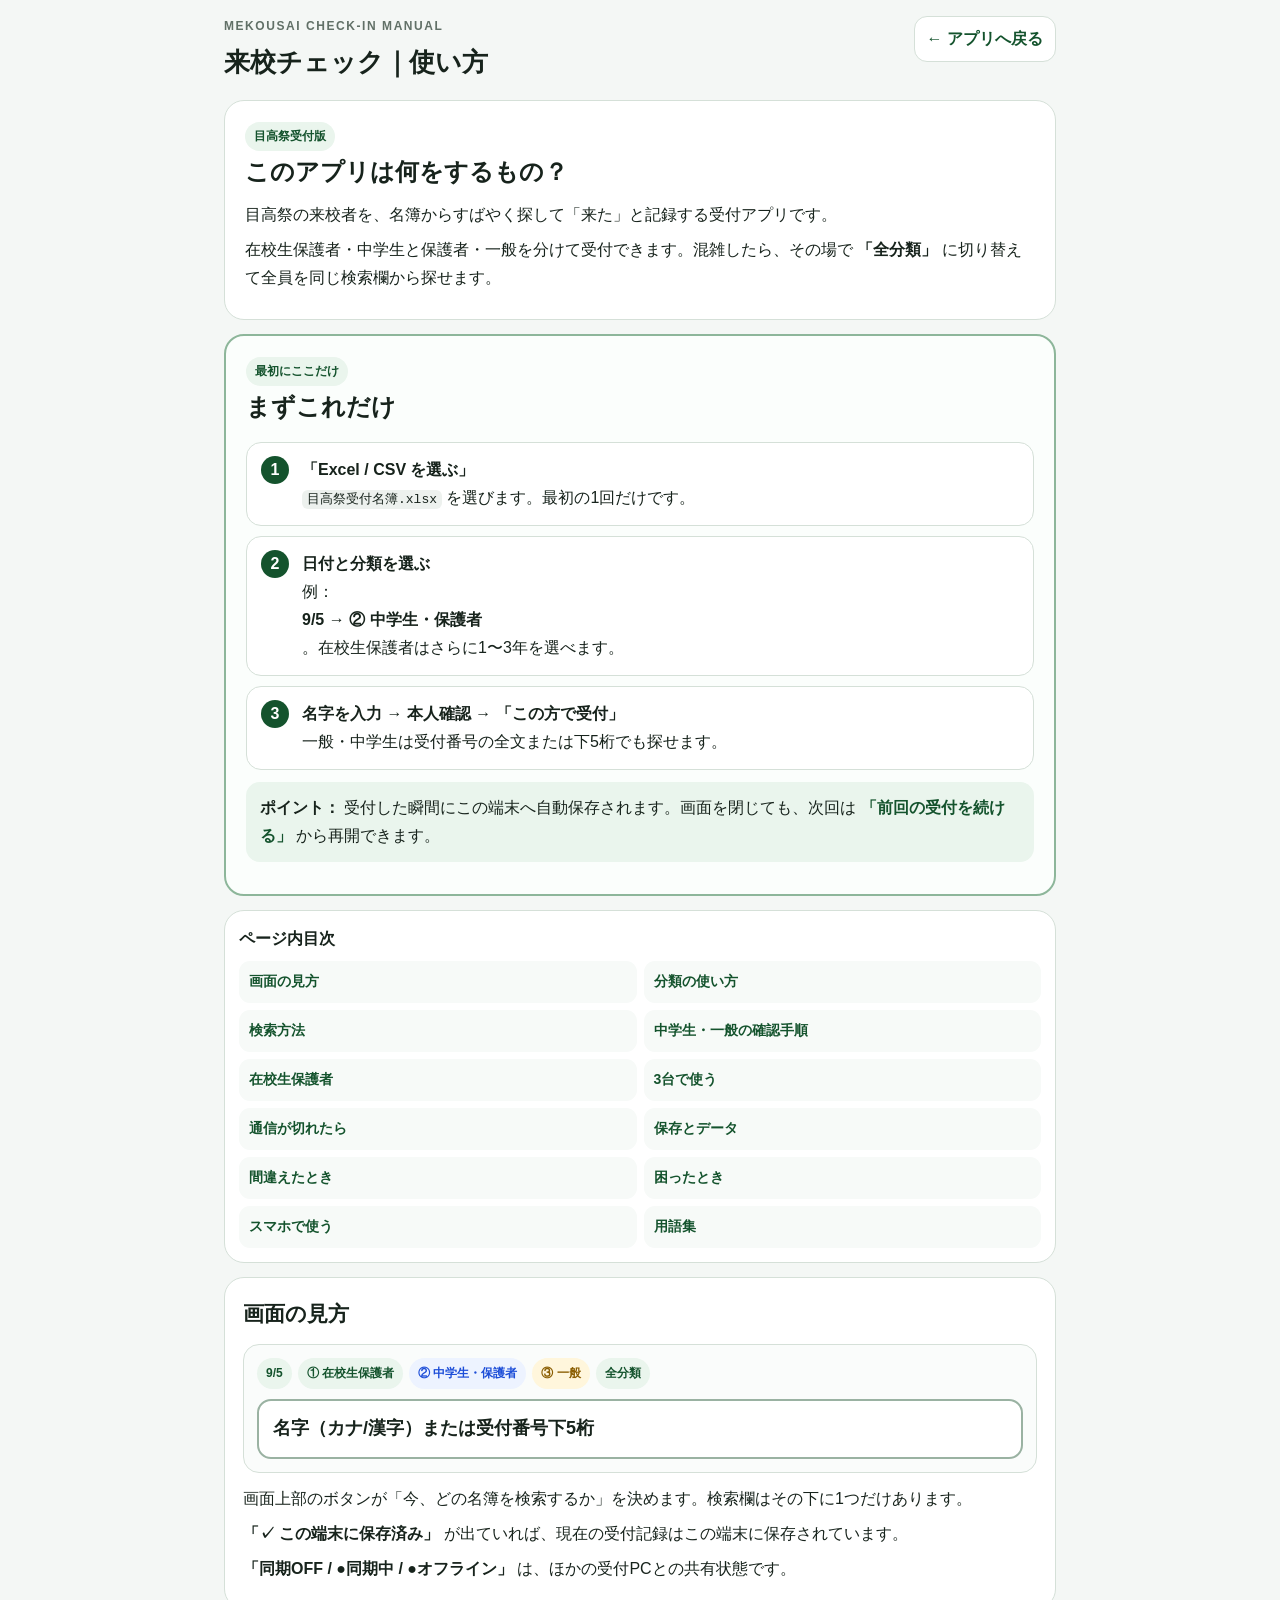
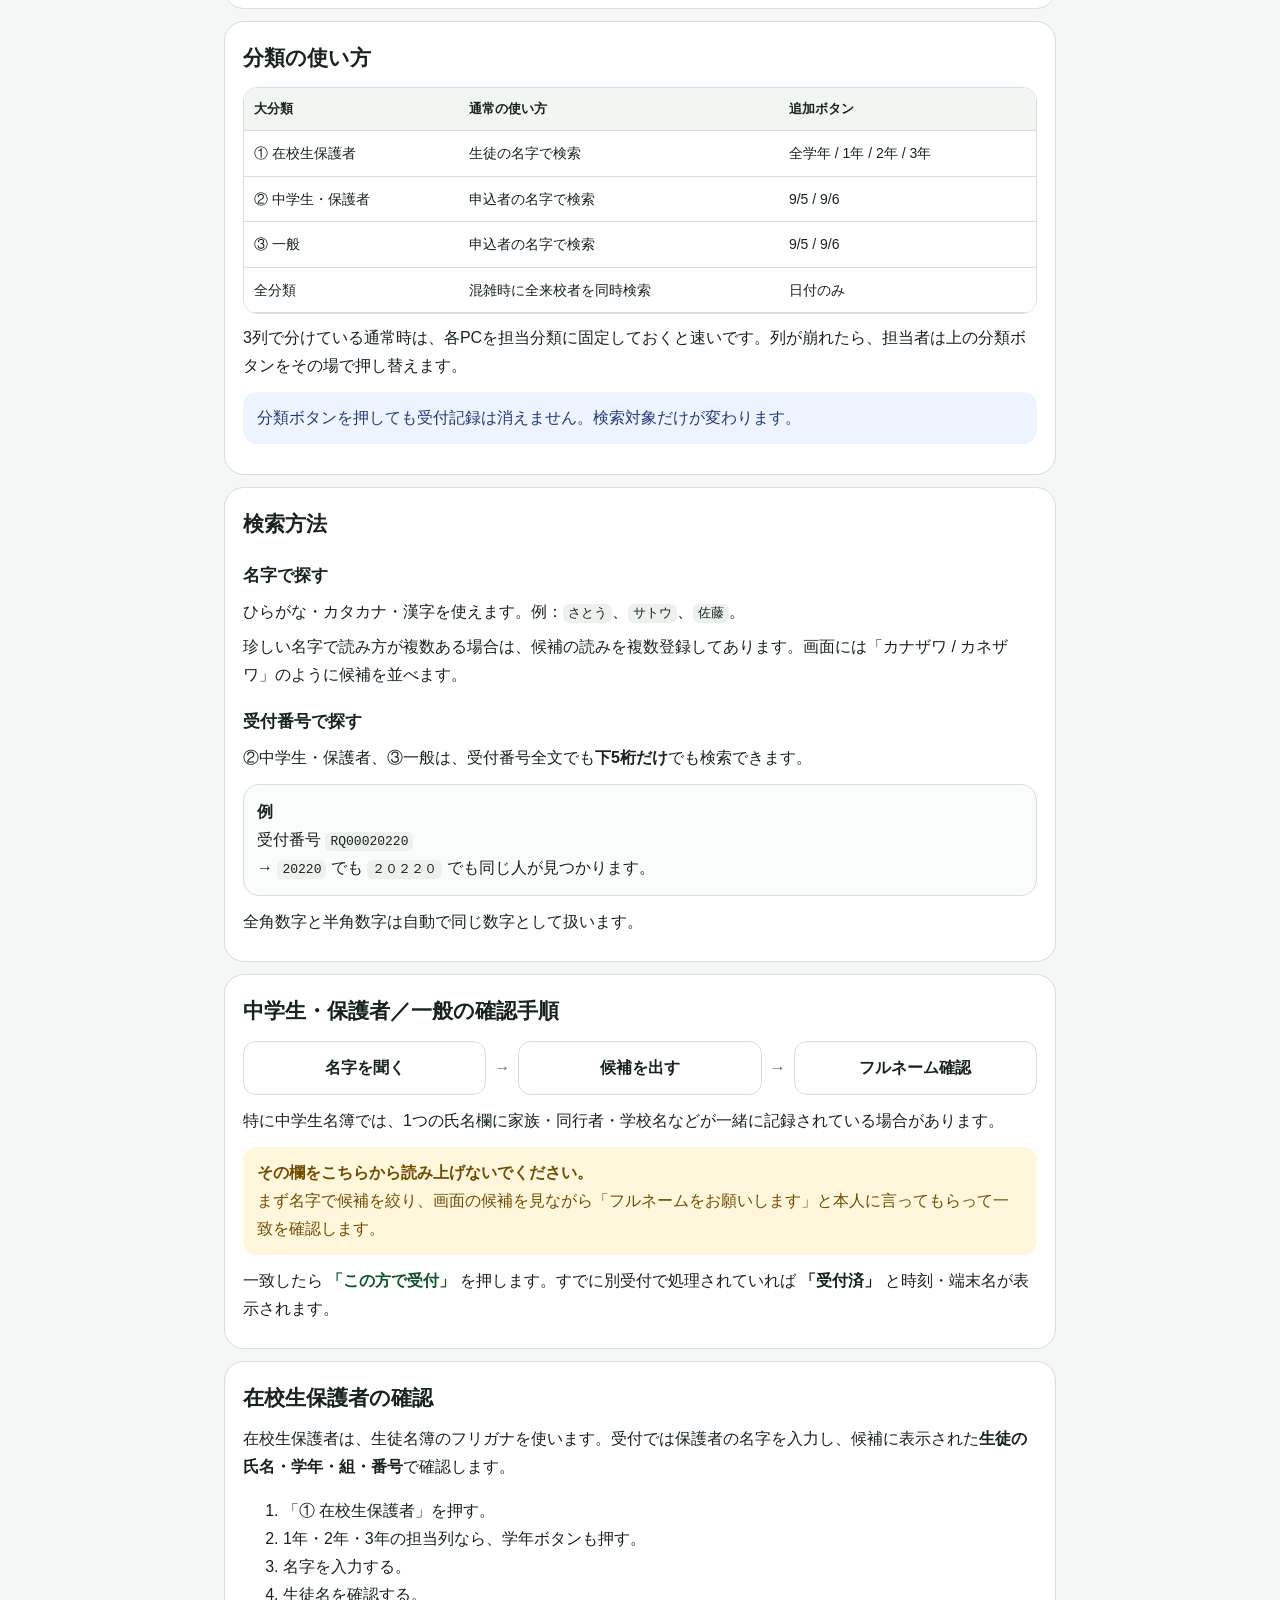
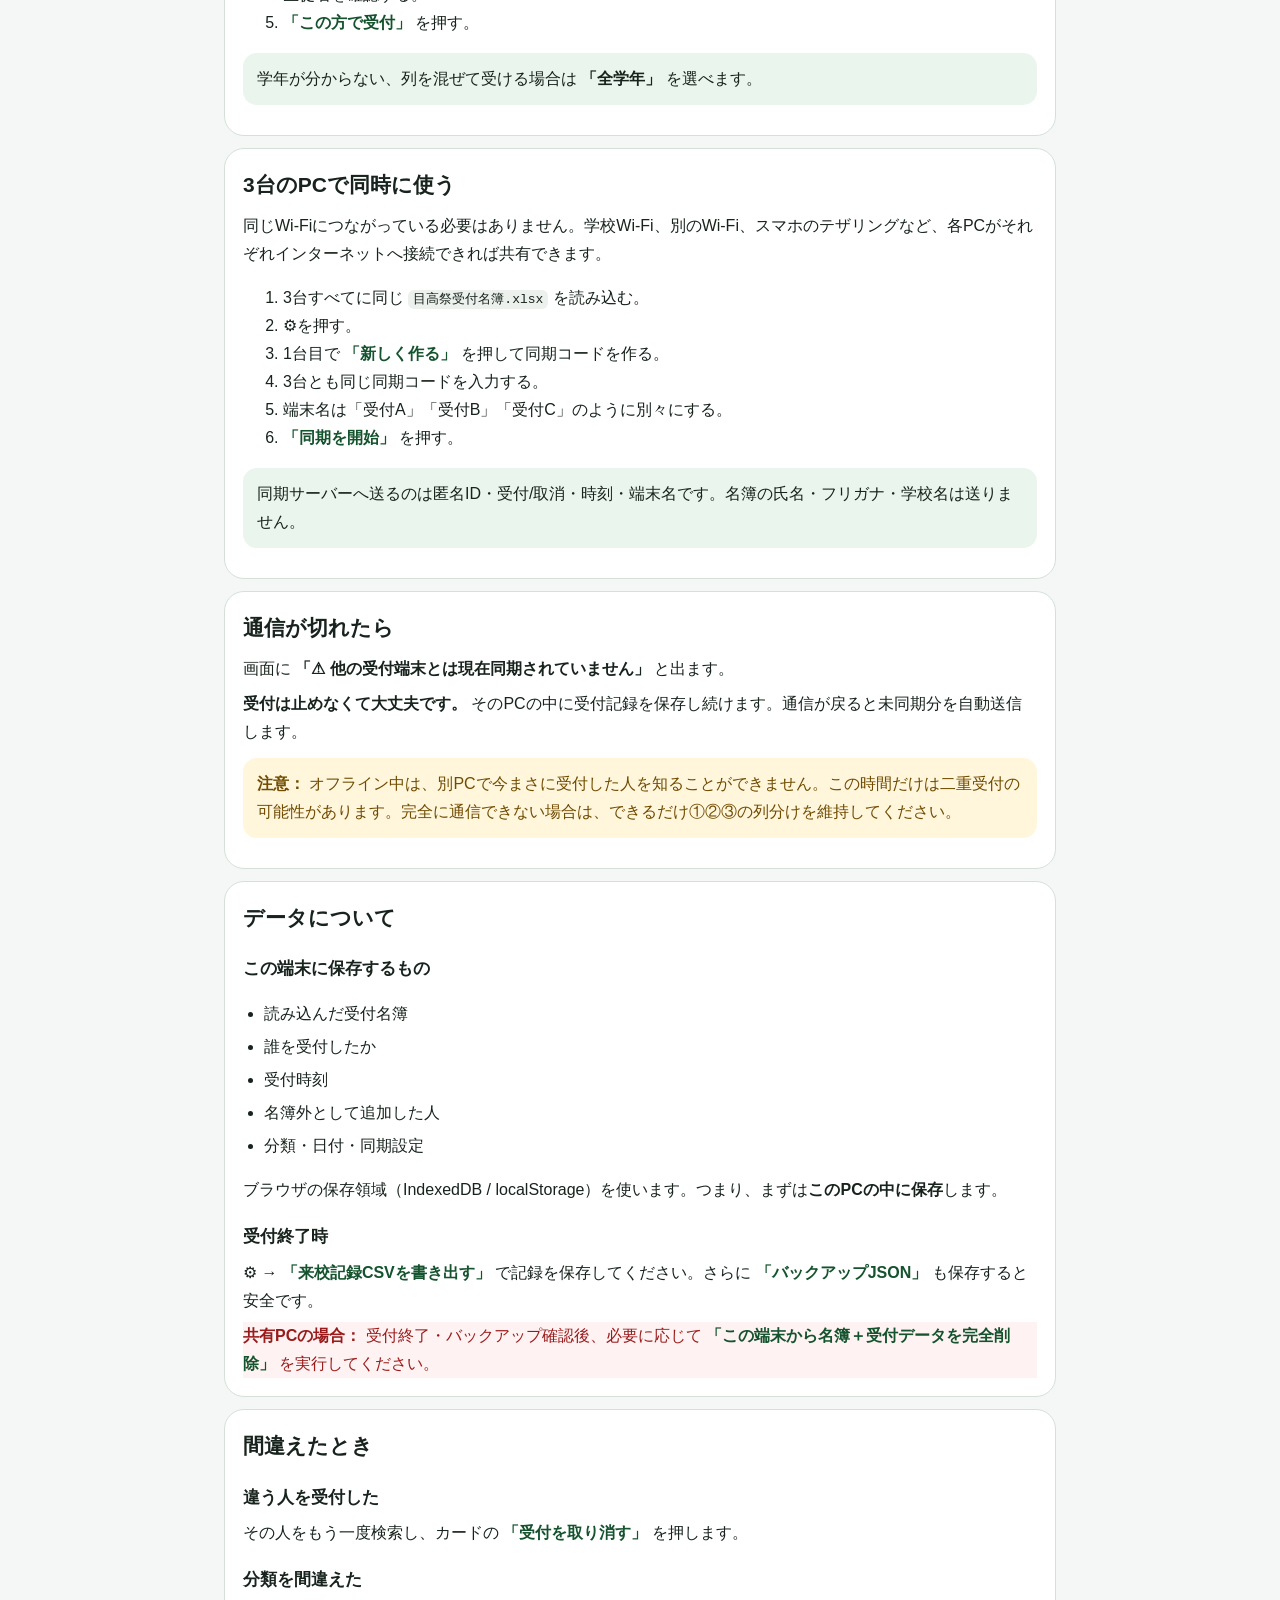
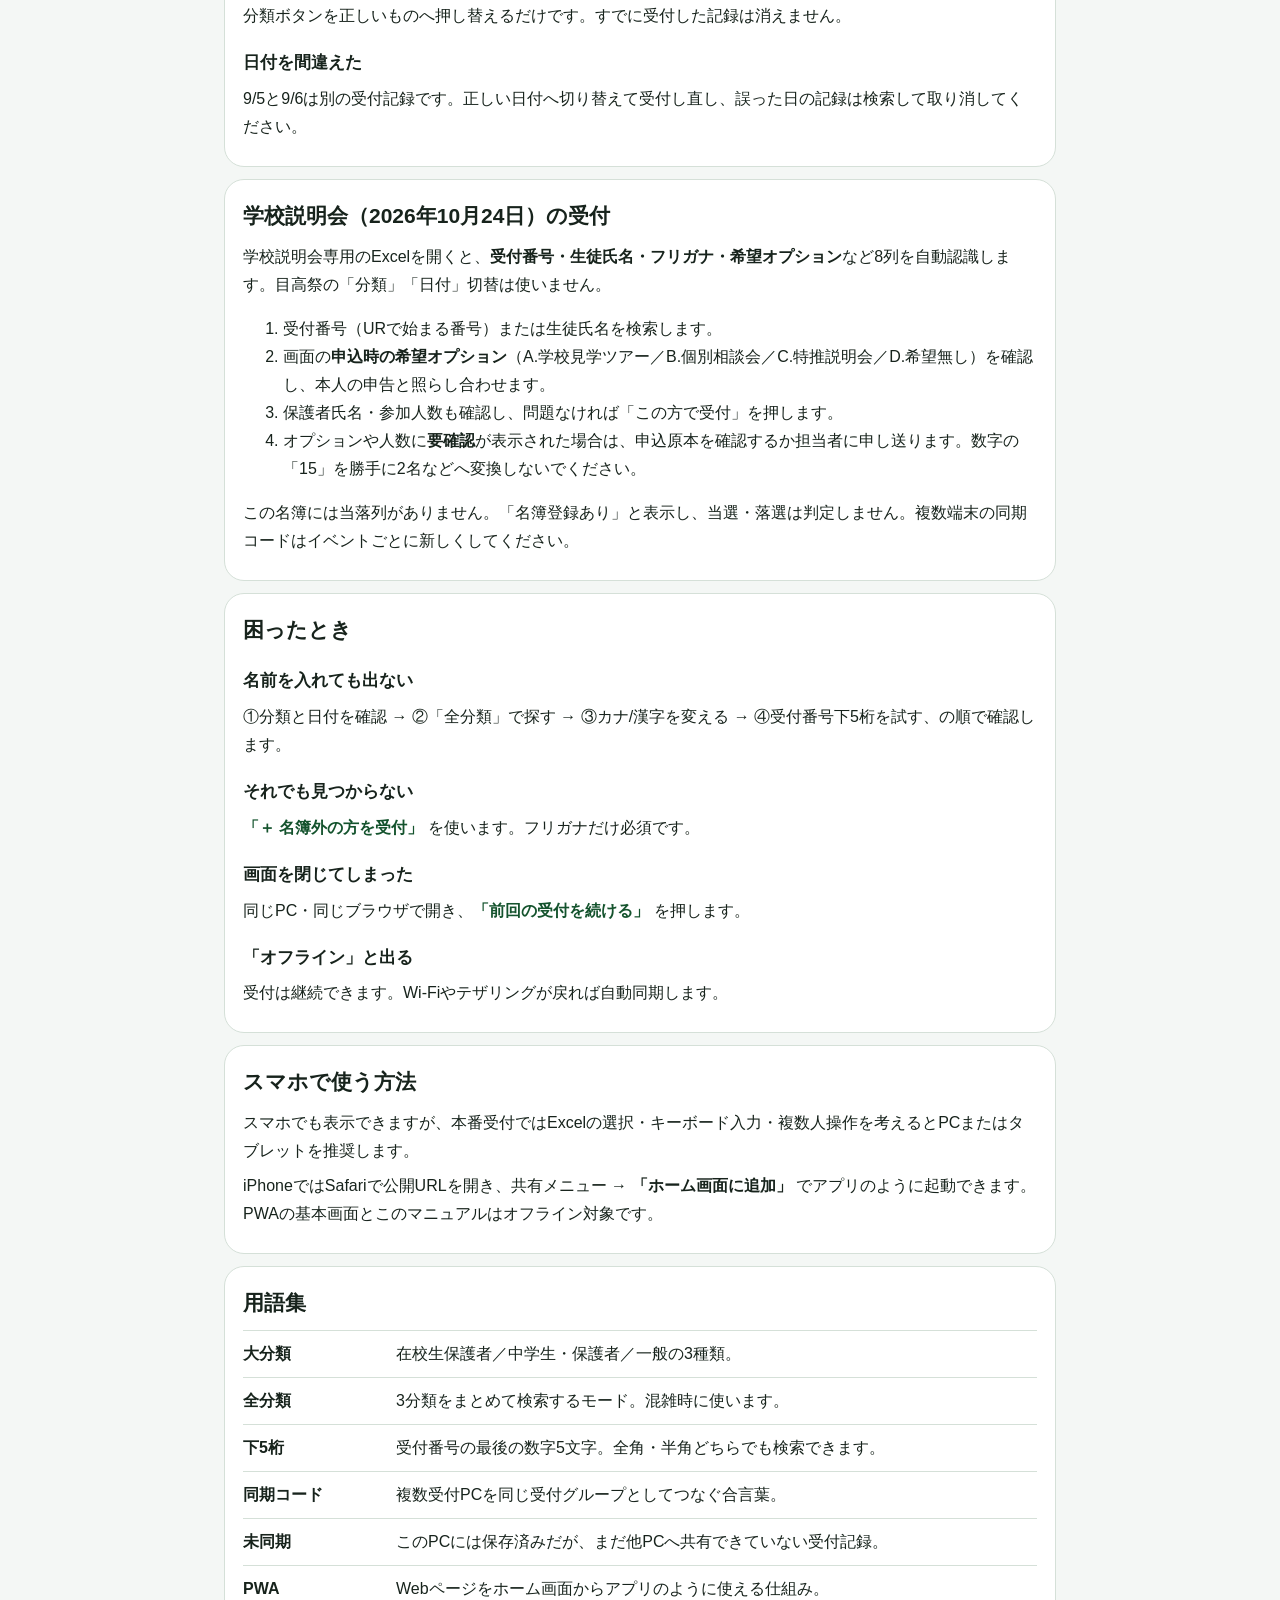
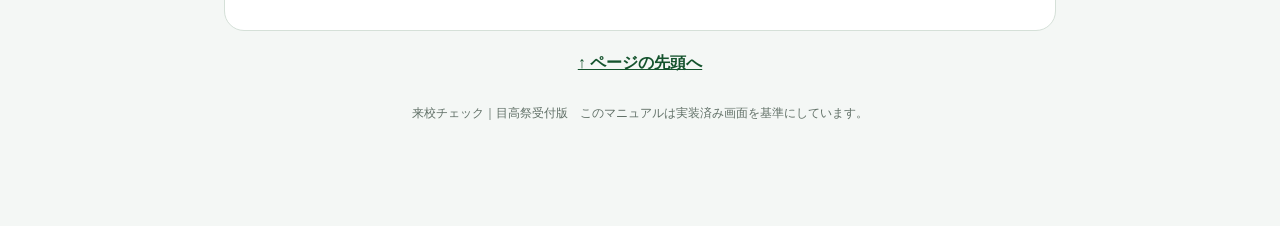
==== manual.html @ af1b11db "Document the actual school session roster auto-preset and reception steps" ====
<!doctype html>
<html lang="ja">
<head>
<meta charset="utf-8">
<meta name="viewport" content="width=device-width, initial-scale=1, viewport-fit=cover">
<meta name="theme-color" content="#14532d">
<title>来校チェック｜受付の使い方</title>
<style>
:root{--bg:#f4f7f5;--card:#fff;--text:#17231c;--muted:#617067;--line:#d5e0d8;--green:#14532d;--soft:#eaf5ed;--blue:#1d4ed8;--blueSoft:#edf3ff;--amber:#8a5d00;--amberSoft:#fff6dc;--red:#991b1b;--redSoft:#fef2f2;font-family:-apple-system,BlinkMacSystemFont,"Segoe UI","Hiragino Sans","Yu Gothic UI",Meiryo,sans-serif;color:var(--text)}
*{box-sizing:border-box}html{scroll-behavior:smooth}body{margin:0;background:var(--bg);line-height:1.75}.wrap{max-width:860px;margin:auto;padding:max(16px,env(safe-area-inset-top)) 14px max(90px,env(safe-area-inset-bottom))}.top{display:flex;justify-content:space-between;gap:12px;align-items:flex-start}.top h1{margin:0;font-size:26px}.eyebrow{margin:0 0 3px;color:var(--muted);font-size:12px;font-weight:800;letter-spacing:.13em}.back{display:inline-flex;min-height:44px;align-items:center;padding:8px 12px;border:1px solid var(--line);border-radius:13px;background:#fff;color:var(--green);text-decoration:none;font-weight:800;white-space:nowrap}.hero,.card,.toc{background:var(--card);border:1px solid var(--line);border-radius:20px}.hero{padding:20px;margin:14px 0}.hero h2,.card h2{margin:0 0 8px}.hero p,.card p{margin:7px 0}.first{border:2px solid #8db69a;background:#fbfefc}.badge{display:inline-flex;padding:4px 9px;border-radius:999px;background:var(--soft);color:var(--green);font-size:12px;font-weight:900}.steps{display:grid;gap:10px;margin-top:14px;counter-reset:s}.step{position:relative;padding:13px 14px 13px 55px;border:1px solid var(--line);border-radius:15px;background:#fff;min-height:54px}.step:before{counter-increment:s;content:counter(s);position:absolute;left:14px;top:13px;width:28px;height:28px;border-radius:50%;display:grid;place-items:center;background:var(--green);color:#fff;font-weight:900}.step b{display:block}.toc{padding:14px;margin:14px 0}.toc strong{display:block;margin-bottom:8px}.toc nav{display:grid;grid-template-columns:repeat(2,minmax(0,1fr));gap:7px}.toc a{display:flex;align-items:center;min-height:42px;padding:8px 10px;border-radius:11px;background:#f7faf8;color:var(--green);text-decoration:none;font-weight:750;font-size:14px}.card{padding:18px;margin:12px 0}.card h2{font-size:21px}.card h3{font-size:17px;margin:18px 0 6px}.note,.warn,.info{padding:12px 14px;border-radius:14px;margin:12px 0}.note{background:var(--soft)}.warn{background:var(--amberSoft);color:#704b00}.danger{background:var(--redSoft);color:var(--red)}.info{background:var(--blueSoft);color:#253c72}.mini-ui{border:1px solid var(--line);border-radius:16px;background:#fafcfb;padding:13px;margin:12px 0}.chips{display:flex;gap:6px;flex-wrap:wrap}.chip{padding:5px 9px;border-radius:999px;font-size:12px;font-weight:900;background:var(--soft);color:var(--green)}.chip.blue{background:var(--blueSoft);color:var(--blue)}.chip.amber{background:var(--amberSoft);color:var(--amber)}.search-demo{margin-top:10px;padding:12px 14px;border:2px solid #9ab2a2;border-radius:14px;background:#fff;font-size:18px;font-weight:800}.flow{display:grid;grid-template-columns:1fr auto 1fr auto 1fr;gap:8px;align-items:center;text-align:center;margin:12px 0}.node{padding:12px 9px;border:1px solid var(--line);border-radius:13px;background:#fff;font-weight:800}.arrow{color:var(--muted);font-weight:900}.table-wrap{overflow:auto;border:1px solid var(--line);border-radius:14px;margin:10px 0}table{width:100%;border-collapse:collapse;min-width:650px;background:#fff}th,td{text-align:left;padding:10px;border-bottom:1px solid var(--line);vertical-align:top;font-size:14px}th{background:#f2f6f3;font-size:13px}.term{display:grid;grid-template-columns:145px 1fr;gap:8px;border-top:1px solid var(--line);padding:9px 0}.button-name{font-weight:900;color:var(--green)}.toplink{display:block;text-align:center;margin:18px 0;color:var(--green);font-weight:800}.footer{text-align:center;color:var(--muted);font-size:12px;margin-top:26px}code{background:#edf1ee;padding:2px 5px;border-radius:6px}.checklist{padding-left:1.3em}.checklist li{margin:5px 0}@media(max-width:600px){.top h1{font-size:22px}.toc nav{grid-template-columns:1fr}.flow{grid-template-columns:1fr}.arrow{transform:rotate(90deg)}.term{grid-template-columns:1fr}.card,.hero{padding:16px}}
</style>
</head>
<body id="top"><div class="wrap">
<header class="top"><div><p class="eyebrow">MEKOUSAI CHECK-IN MANUAL</p><h1>来校チェック｜使い方</h1></div><a class="back" href="index.html">← アプリへ戻る</a></header>

<section class="hero"><span class="badge">目高祭受付版</span><h2>このアプリは何をするもの？</h2><p>目高祭の来校者を、名簿からすばやく探して「来た」と記録する受付アプリです。</p><p>在校生保護者・中学生と保護者・一般を分けて受付できます。混雑したら、その場で <b>「全分類」</b> に切り替えて全員を同じ検索欄から探せます。</p></section>

<section id="first" class="hero first"><span class="badge">最初にここだけ</span><h2>まずこれだけ</h2><div class="steps">
<div class="step"><b>「Excel / CSV を選ぶ」</b><span><code>目高祭受付名簿.xlsx</code> を選びます。最初の1回だけです。</span></div>
<div class="step"><b>日付と分類を選ぶ</b><span>例：<b>9/5 → ② 中学生・保護者</b>。在校生保護者はさらに1〜3年を選べます。</span></div>
<div class="step"><b>名字を入力 → 本人確認 → 「この方で受付」</b><span>一般・中学生は受付番号の全文または下5桁でも探せます。</span></div>
</div><div class="note"><b>ポイント：</b> 受付した瞬間にこの端末へ自動保存されます。画面を閉じても、次回は <span class="button-name">「前回の受付を続ける」</span> から再開できます。</div></section>

<section class="toc"><strong>ページ内目次</strong><nav>
<a href="#screen">画面の見方</a><a href="#categories">分類の使い方</a><a href="#search">検索方法</a><a href="#middle">中学生・一般の確認手順</a><a href="#parents">在校生保護者</a><a href="#multi">3台で使う</a><a href="#offline">通信が切れたら</a><a href="#data">保存とデータ</a><a href="#mistake">間違えたとき</a><a href="#trouble">困ったとき</a><a href="#phone">スマホで使う</a><a href="#terms">用語集</a></nav></section>

<section id="screen" class="card"><h2>画面の見方</h2><div class="mini-ui"><div class="chips"><span class="chip">9/5</span><span class="chip">① 在校生保護者</span><span class="chip blue">② 中学生・保護者</span><span class="chip amber">③ 一般</span><span class="chip">全分類</span></div><div class="search-demo">名字（カナ/漢字）または受付番号下5桁</div></div><p>画面上部のボタンが「今、どの名簿を検索するか」を決めます。検索欄はその下に1つだけあります。</p><p><b>「✓ この端末に保存済み」</b> が出ていれば、現在の受付記録はこの端末に保存されています。</p><p><b>「同期OFF / ●同期中 / ●オフライン」</b> は、ほかの受付PCとの共有状態です。</p></section>

<section id="categories" class="card"><h2>分類の使い方</h2><div class="table-wrap"><table><thead><tr><th>大分類</th><th>通常の使い方</th><th>追加ボタン</th></tr></thead><tbody><tr><td>① 在校生保護者</td><td>生徒の名字で検索</td><td>全学年 / 1年 / 2年 / 3年</td></tr><tr><td>② 中学生・保護者</td><td>申込者の名字で検索</td><td>9/5 / 9/6</td></tr><tr><td>③ 一般</td><td>申込者の名字で検索</td><td>9/5 / 9/6</td></tr><tr><td>全分類</td><td>混雑時に全来校者を同時検索</td><td>日付のみ</td></tr></tbody></table></div><p>3列で分けている通常時は、各PCを担当分類に固定しておくと速いです。列が崩れたら、担当者は上の分類ボタンをその場で押し替えます。</p><div class="info">分類ボタンを押しても受付記録は消えません。検索対象だけが変わります。</div></section>

<section id="search" class="card"><h2>検索方法</h2><h3>名字で探す</h3><p>ひらがな・カタカナ・漢字を使えます。例：<code>さとう</code>、<code>サトウ</code>、<code>佐藤</code>。</p><p>珍しい名字で読み方が複数ある場合は、候補の読みを複数登録してあります。画面には「カナザワ / カネザワ」のように候補を並べます。</p><h3>受付番号で探す</h3><p>②中学生・保護者、③一般は、受付番号全文でも<b>下5桁だけ</b>でも検索できます。</p><div class="mini-ui"><b>例</b><br>受付番号 <code>RQ00020220</code><br>→ <code>20220</code> でも <code>２０２２０</code> でも同じ人が見つかります。</div><p>全角数字と半角数字は自動で同じ数字として扱います。</p></section>

<section id="middle" class="card"><h2>中学生・保護者／一般の確認手順</h2><div class="flow"><div class="node">名字を聞く</div><div class="arrow">→</div><div class="node">候補を出す</div><div class="arrow">→</div><div class="node">フルネーム確認</div></div><p>特に中学生名簿では、1つの氏名欄に家族・同行者・学校名などが一緒に記録されている場合があります。</p><div class="warn"><b>その欄をこちらから読み上げないでください。</b><br>まず名字で候補を絞り、画面の候補を見ながら「フルネームをお願いします」と本人に言ってもらって一致を確認します。</div><p>一致したら <span class="button-name">「この方で受付」</span> を押します。すでに別受付で処理されていれば <b>「受付済」</b> と時刻・端末名が表示されます。</p></section>

<section id="parents" class="card"><h2>在校生保護者の確認</h2><p>在校生保護者は、生徒名簿のフリガナを使います。受付では保護者の名字を入力し、候補に表示された<b>生徒の氏名・学年・組・番号</b>で確認します。</p><ol><li>「① 在校生保護者」を押す。</li><li>1年・2年・3年の担当列なら、学年ボタンも押す。</li><li>名字を入力する。</li><li>生徒名を確認する。</li><li><span class="button-name">「この方で受付」</span> を押す。</li></ol><div class="note">学年が分からない、列を混ぜて受ける場合は <b>「全学年」</b> を選べます。</div></section>

<section id="multi" class="card"><h2>3台のPCで同時に使う</h2><p>同じWi-Fiにつながっている必要はありません。学校Wi-Fi、別のWi-Fi、スマホのテザリングなど、各PCがそれぞれインターネットへ接続できれば共有できます。</p><ol><li>3台すべてに同じ <code>目高祭受付名簿.xlsx</code> を読み込む。</li><li>⚙を押す。</li><li>1台目で <span class="button-name">「新しく作る」</span> を押して同期コードを作る。</li><li>3台とも同じ同期コードを入力する。</li><li>端末名は「受付A」「受付B」「受付C」のように別々にする。</li><li><span class="button-name">「同期を開始」</span> を押す。</li></ol><div class="note">同期サーバーへ送るのは匿名ID・受付/取消・時刻・端末名です。名簿の氏名・フリガナ・学校名は送りません。</div></section>

<section id="offline" class="card"><h2>通信が切れたら</h2><p>画面に <b>「⚠ 他の受付端末とは現在同期されていません」</b> と出ます。</p><p><b>受付は止めなくて大丈夫です。</b> そのPCの中に受付記録を保存し続けます。通信が戻ると未同期分を自動送信します。</p><div class="warn"><b>注意：</b> オフライン中は、別PCで今まさに受付した人を知ることができません。この時間だけは二重受付の可能性があります。完全に通信できない場合は、できるだけ①②③の列分けを維持してください。</div></section>

<section id="data" class="card"><h2>データについて</h2><h3>この端末に保存するもの</h3><ul class="checklist"><li>読み込んだ受付名簿</li><li>誰を受付したか</li><li>受付時刻</li><li>名簿外として追加した人</li><li>分類・日付・同期設定</li></ul><p>ブラウザの保存領域（IndexedDB / localStorage）を使います。つまり、まずは<b>このPCの中に保存</b>します。</p><h3>受付終了時</h3><p>⚙ → <span class="button-name">「来校記録CSVを書き出す」</span> で記録を保存してください。さらに <span class="button-name">「バックアップJSON」</span> も保存すると安全です。</p><div class="danger"><b>共有PCの場合：</b> 受付終了・バックアップ確認後、必要に応じて <span class="button-name">「この端末から名簿＋受付データを完全削除」</span> を実行してください。</div></section>

<section id="mistake" class="card"><h2>間違えたとき</h2><h3>違う人を受付した</h3><p>その人をもう一度検索し、カードの <span class="button-name">「受付を取り消す」</span> を押します。</p><h3>分類を間違えた</h3><p>分類ボタンを正しいものへ押し替えるだけです。すでに受付した記録は消えません。</p><h3>日付を間違えた</h3><p>9/5と9/6は別の受付記録です。正しい日付へ切り替えて受付し直し、誤った日の記録は検索して取り消してください。</p></section>

<section id="school-info" class="card">
<h2>学校説明会（2026年10月24日）の受付</h2>
<p>学校説明会専用のExcelを開くと、<b>受付番号・生徒氏名・フリガナ・希望オプション</b>など8列を自動認識します。目高祭の「分類」「日付」切替は使いません。</p>
<ol>
<li>受付番号（URで始まる番号）または生徒氏名を検索します。</li>
<li>画面の<strong>申込時の希望オプション</strong>（A.学校見学ツアー／B.個別相談会／C.特推説明会／D.希望無し）を確認し、本人の申告と照らし合わせます。</li>
<li>保護者氏名・参加人数も確認し、問題なければ「この方で受付」を押します。</li>
<li>オプションや人数に<strong>要確認</strong>が表示された場合は、申込原本を確認するか担当者に申し送ります。数字の「15」を勝手に2名などへ変換しないでください。</li>
</ol>
<p>この名簿には当落列がありません。「名簿登録あり」と表示し、当選・落選は判定しません。複数端末の同期コードはイベントごとに新しくしてください。</p>
</section>

<section id="trouble" class="card"><h2>困ったとき</h2><h3>名前を入れても出ない</h3><p>①分類と日付を確認 → ②「全分類」で探す → ③カナ/漢字を変える → ④受付番号下5桁を試す、の順で確認します。</p><h3>それでも見つからない</h3><p><span class="button-name">「＋ 名簿外の方を受付」</span> を使います。フリガナだけ必須です。</p><h3>画面を閉じてしまった</h3><p>同じPC・同じブラウザで開き、<span class="button-name">「前回の受付を続ける」</span> を押します。</p><h3>「オフライン」と出る</h3><p>受付は継続できます。Wi-Fiやテザリングが戻れば自動同期します。</p></section>

<section id="phone" class="card"><h2>スマホで使う方法</h2><p>スマホでも表示できますが、本番受付ではExcelの選択・キーボード入力・複数人操作を考えるとPCまたはタブレットを推奨します。</p><p>iPhoneではSafariで公開URLを開き、共有メニュー → <b>「ホーム画面に追加」</b> でアプリのように起動できます。PWAの基本画面とこのマニュアルはオフライン対象です。</p></section>

<section id="terms" class="card"><h2>用語集</h2><div class="term"><b>大分類</b><span>在校生保護者／中学生・保護者／一般の3種類。</span></div><div class="term"><b>全分類</b><span>3分類をまとめて検索するモード。混雑時に使います。</span></div><div class="term"><b>下5桁</b><span>受付番号の最後の数字5文字。全角・半角どちらでも検索できます。</span></div><div class="term"><b>同期コード</b><span>複数受付PCを同じ受付グループとしてつなぐ合言葉。</span></div><div class="term"><b>未同期</b><span>このPCには保存済みだが、まだ他PCへ共有できていない受付記録。</span></div><div class="term"><b>PWA</b><span>Webページをホーム画面からアプリのように使える仕組み。</span></div></section>

<a class="toplink" href="#top">↑ ページの先頭へ</a><p class="footer">来校チェック｜目高祭受付版　このマニュアルは実装済み画面を基準にしています。</p>
</div></body></html>
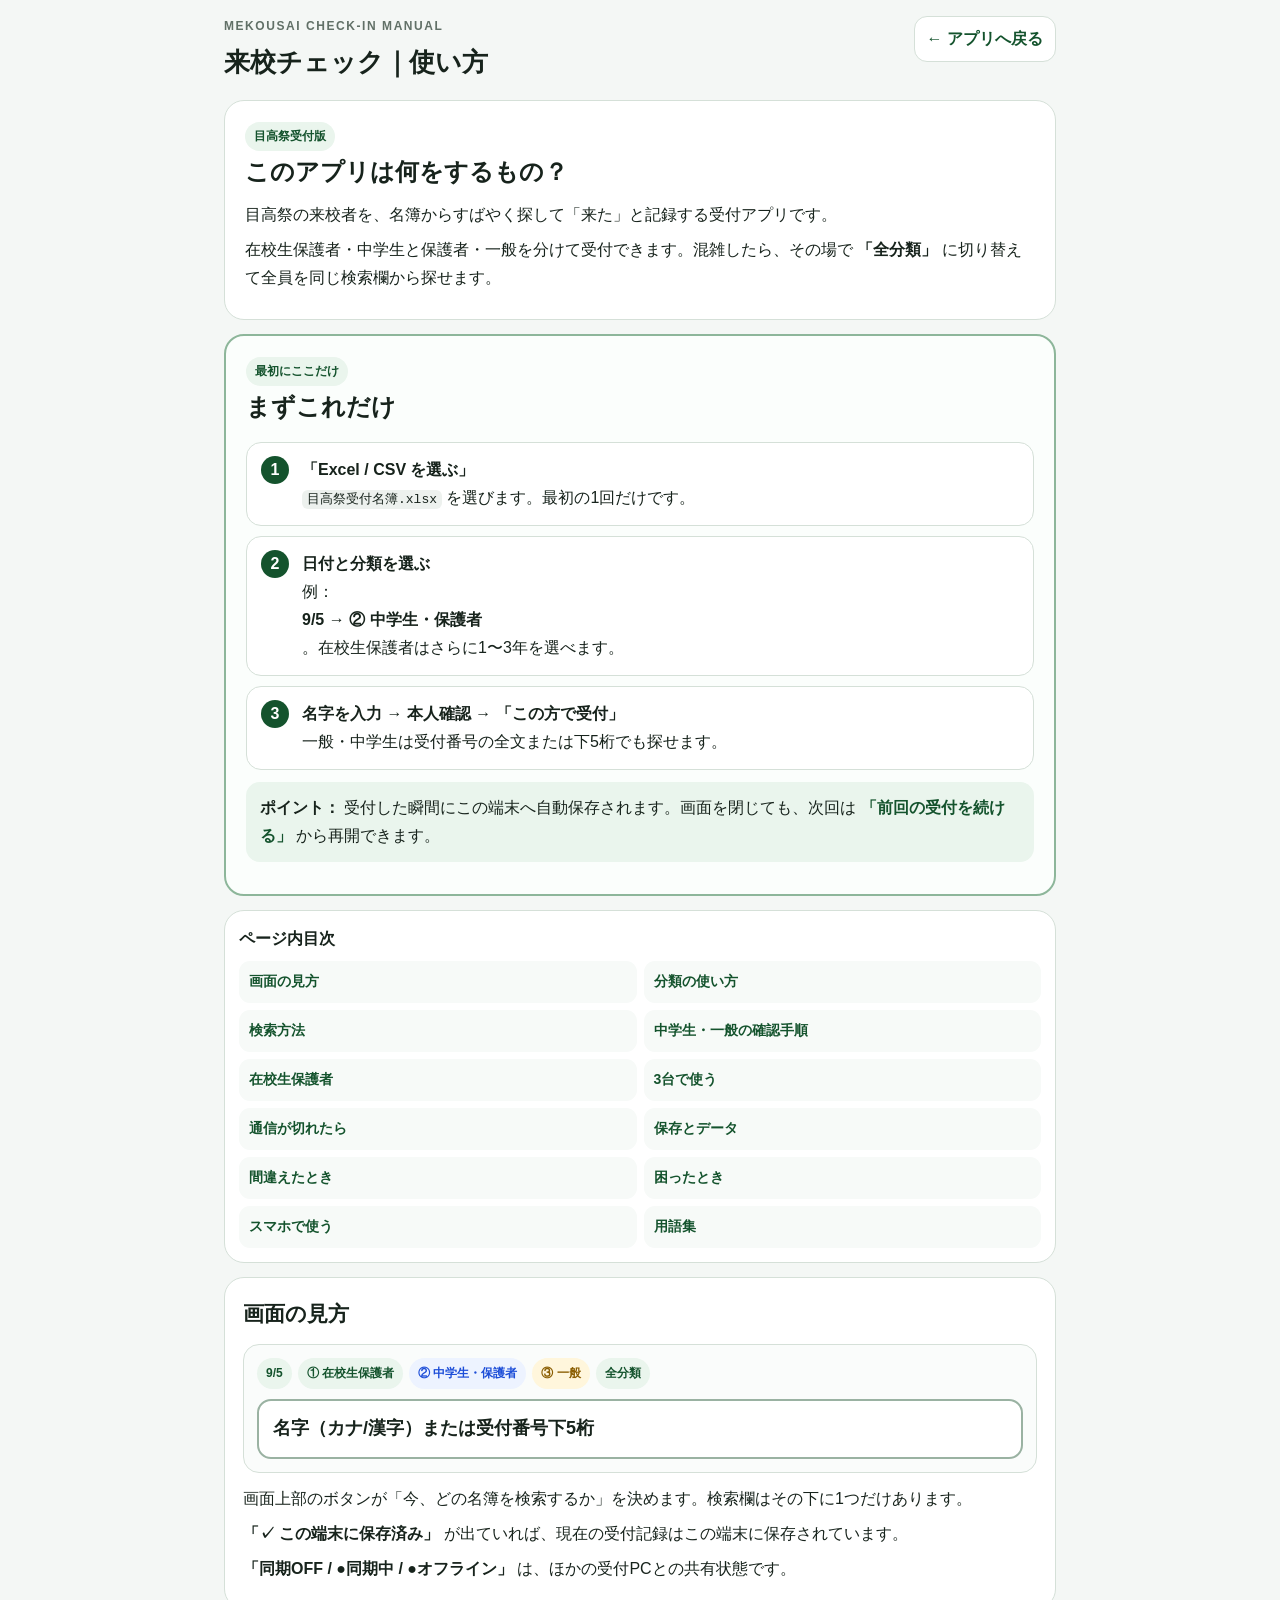
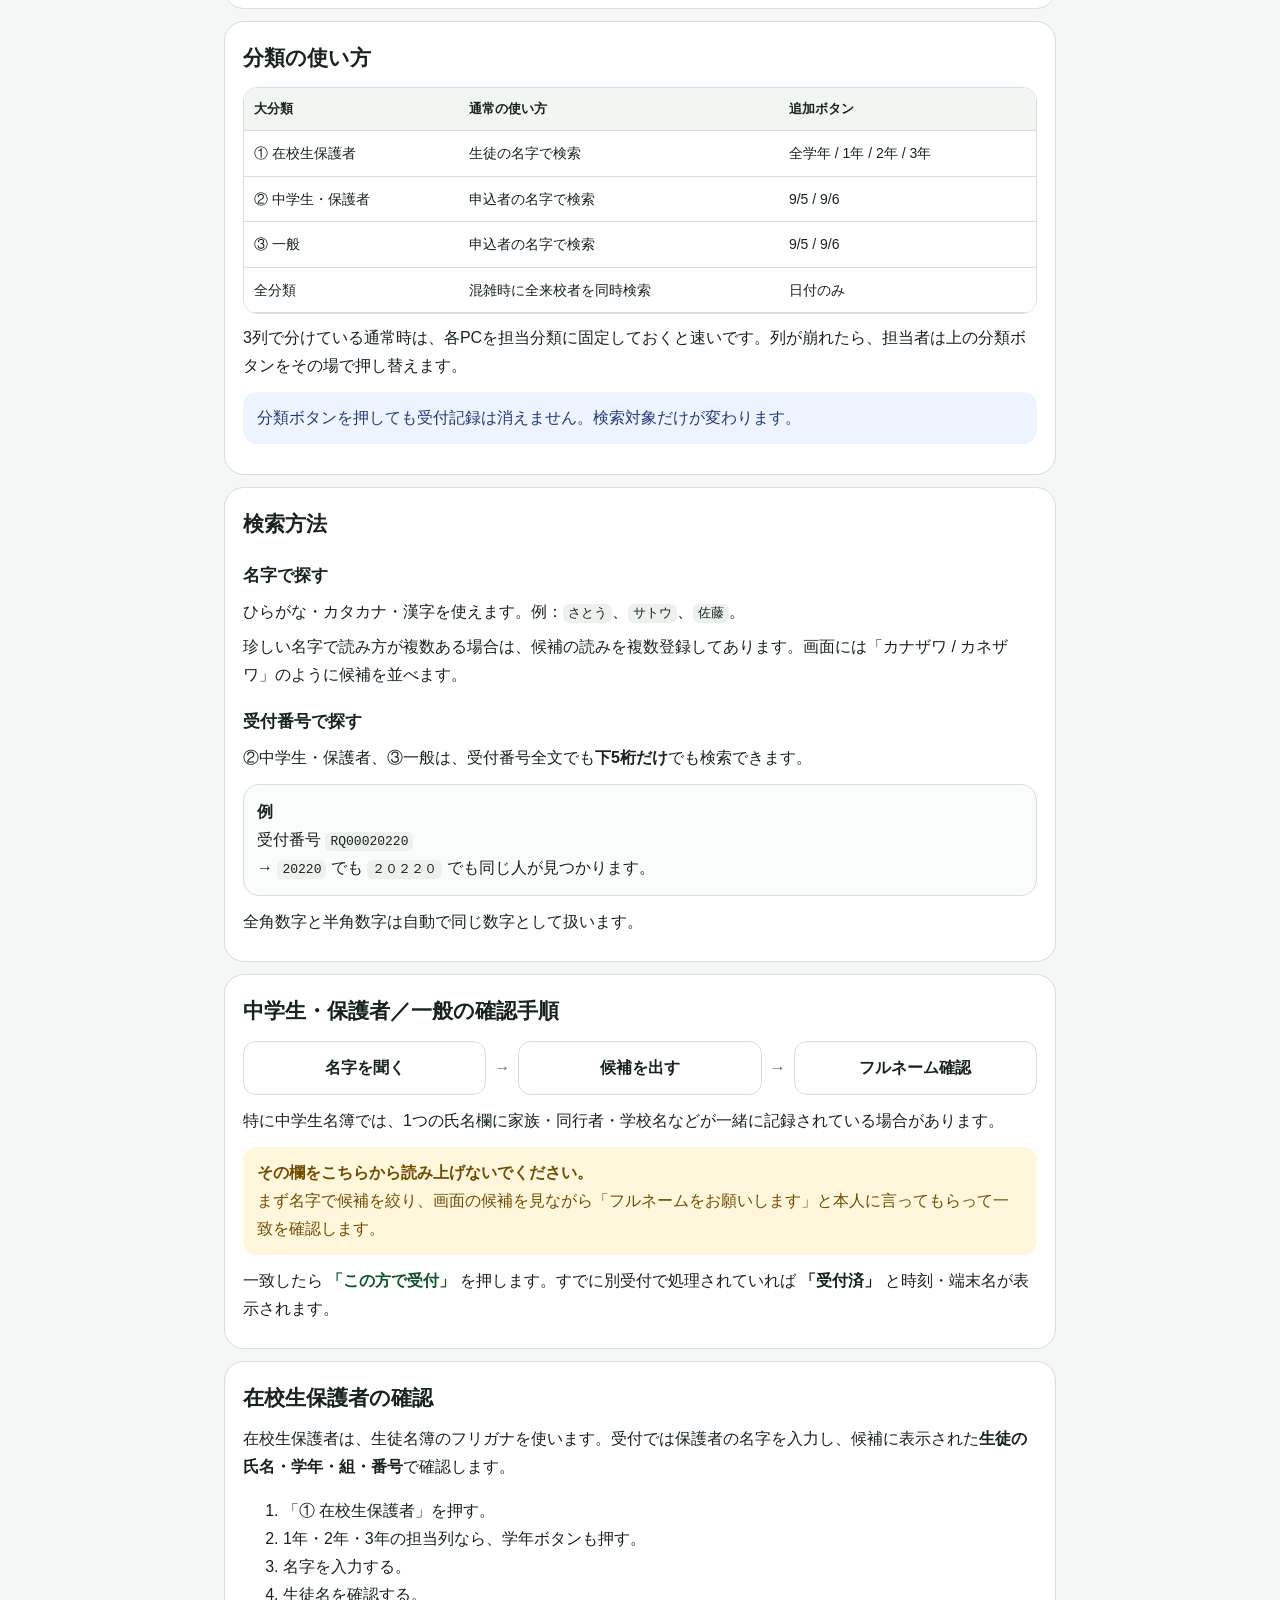
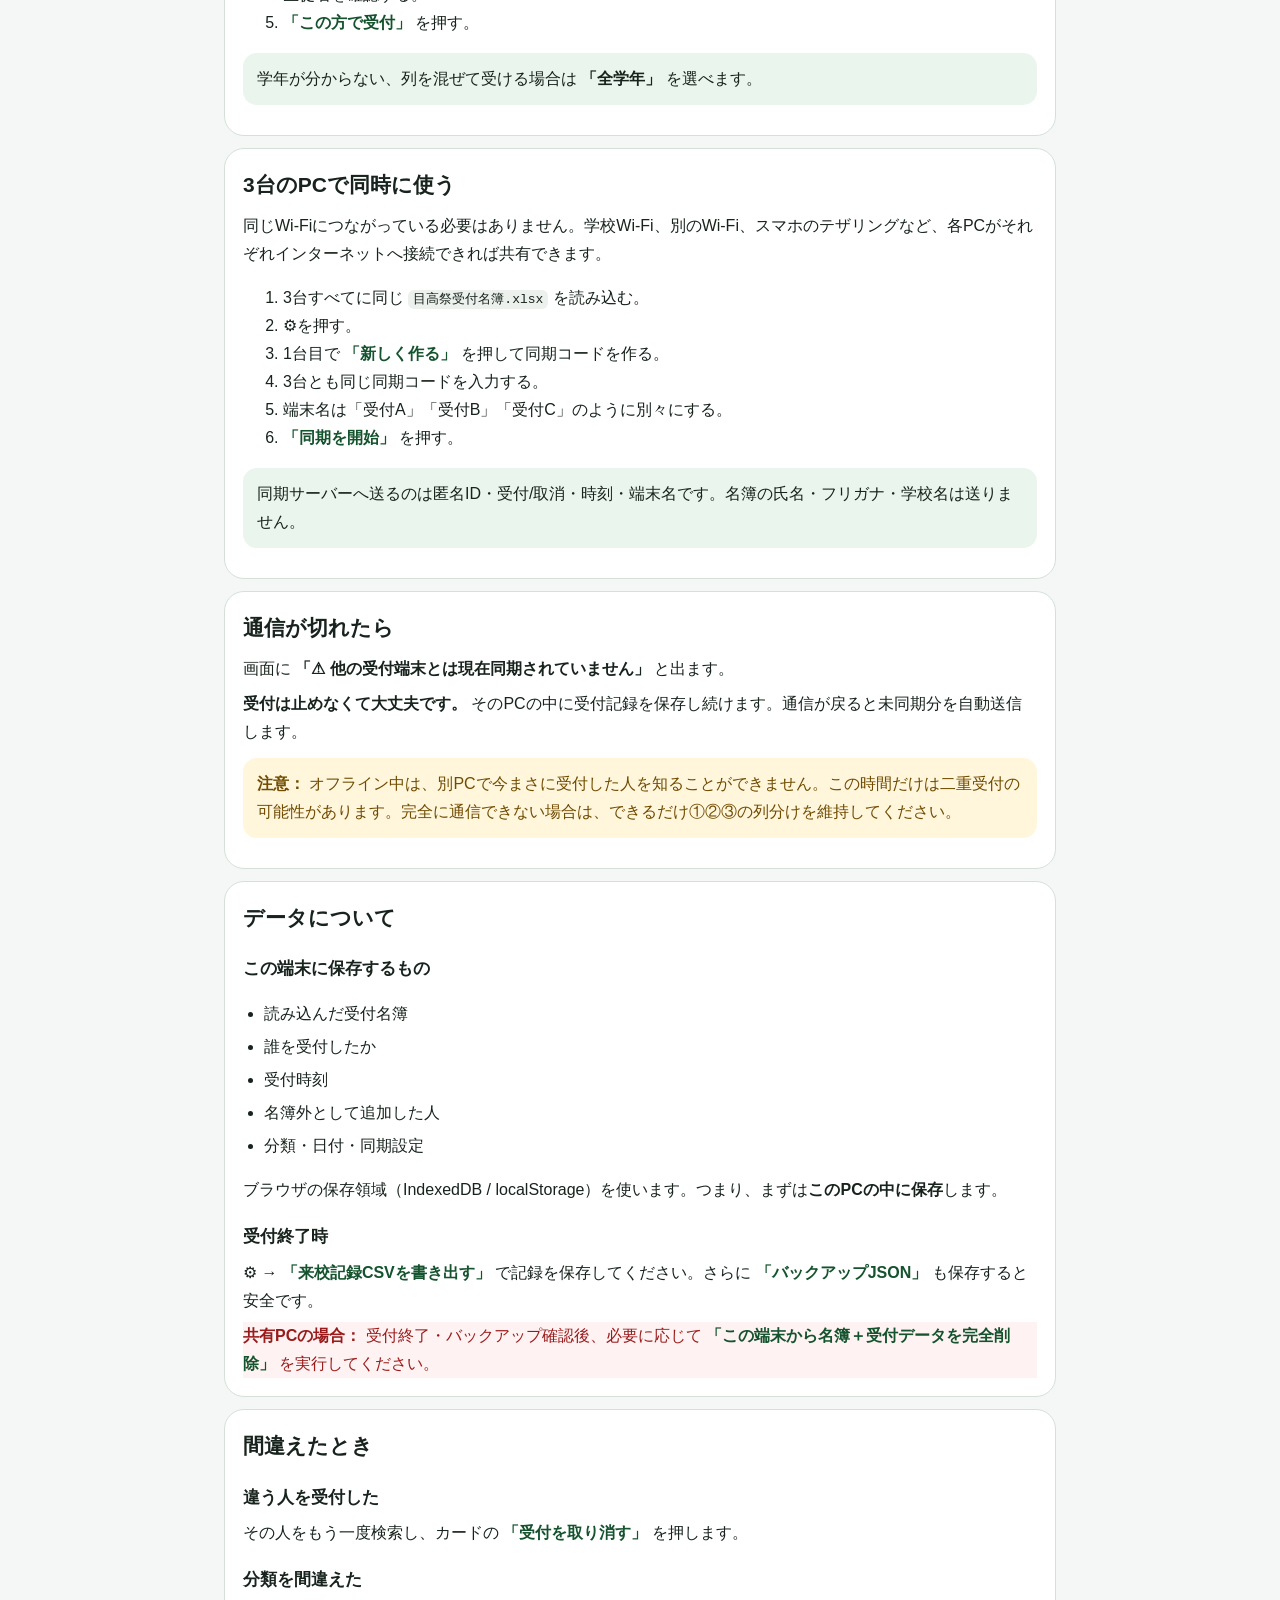
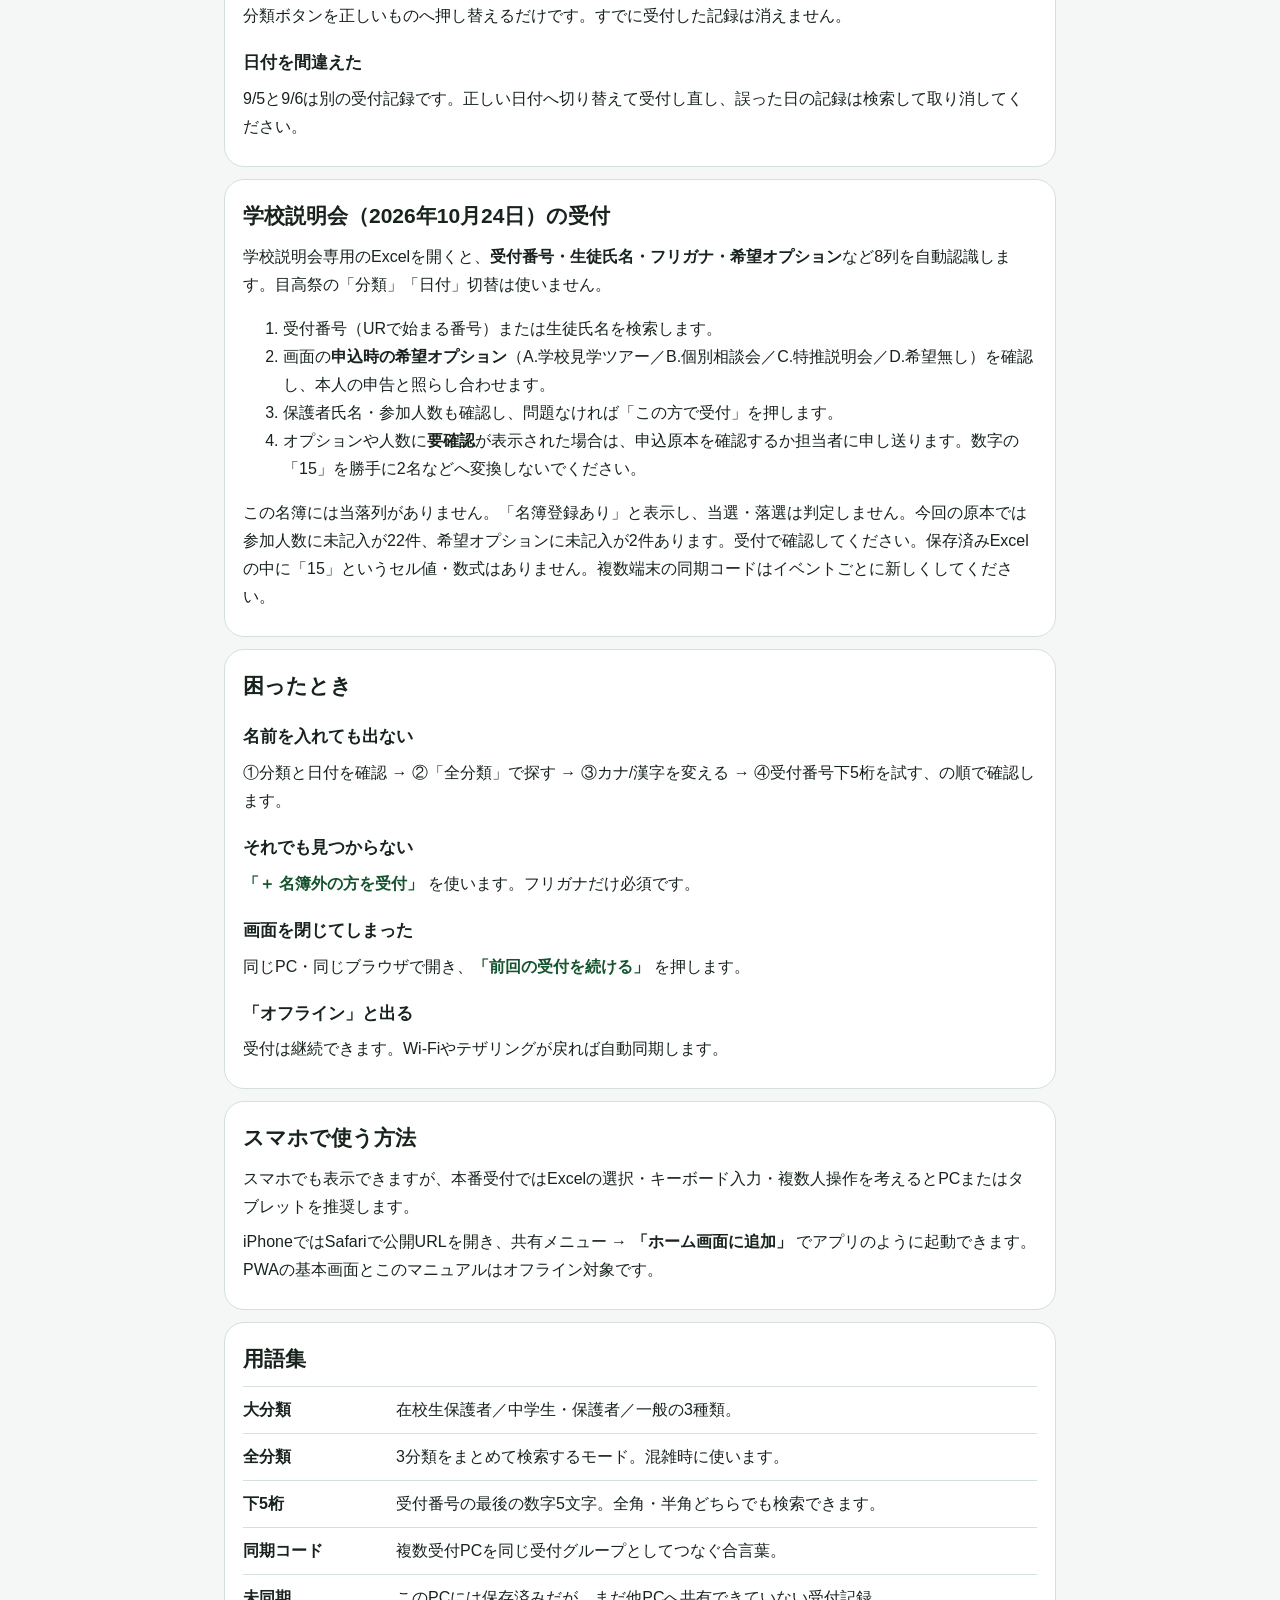
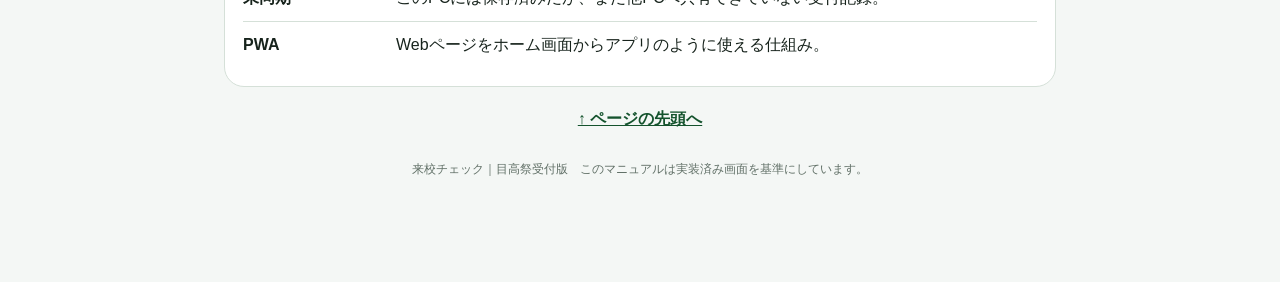
==== commit 04eaa55b: "Correct actual Excel header mapping and remove false 15/formula conclusions" ====
--- a/manual.html
+++ b/manual.html
@@ -51,7 +51,7 @@
 <li>保護者氏名・参加人数も確認し、問題なければ「この方で受付」を押します。</li>
 <li>オプションや人数に<strong>要確認</strong>が表示された場合は、申込原本を確認するか担当者に申し送ります。数字の「15」を勝手に2名などへ変換しないでください。</li>
 </ol>
-<p>この名簿には当落列がありません。「名簿登録あり」と表示し、当選・落選は判定しません。複数端末の同期コードはイベントごとに新しくしてください。</p>
+<p>この名簿には当落列がありません。「名簿登録あり」と表示し、当選・落選は判定しません。今回の原本では参加人数に未記入が22件、希望オプションに未記入が2件あります。受付で確認してください。保存済みExcelの中に「15」というセル値・数式はありません。複数端末の同期コードはイベントごとに新しくしてください。</p>
 </section>
 
 <section id="trouble" class="card"><h2>困ったとき</h2><h3>名前を入れても出ない</h3><p>①分類と日付を確認 → ②「全分類」で探す → ③カナ/漢字を変える → ④受付番号下5桁を試す、の順で確認します。</p><h3>それでも見つからない</h3><p><span class="button-name">「＋ 名簿外の方を受付」</span> を使います。フリガナだけ必須です。</p><h3>画面を閉じてしまった</h3><p>同じPC・同じブラウザで開き、<span class="button-name">「前回の受付を続ける」</span> を押します。</p><h3>「オフライン」と出る</h3><p>受付は継続できます。Wi-Fiやテザリングが戻れば自動同期します。</p></section>
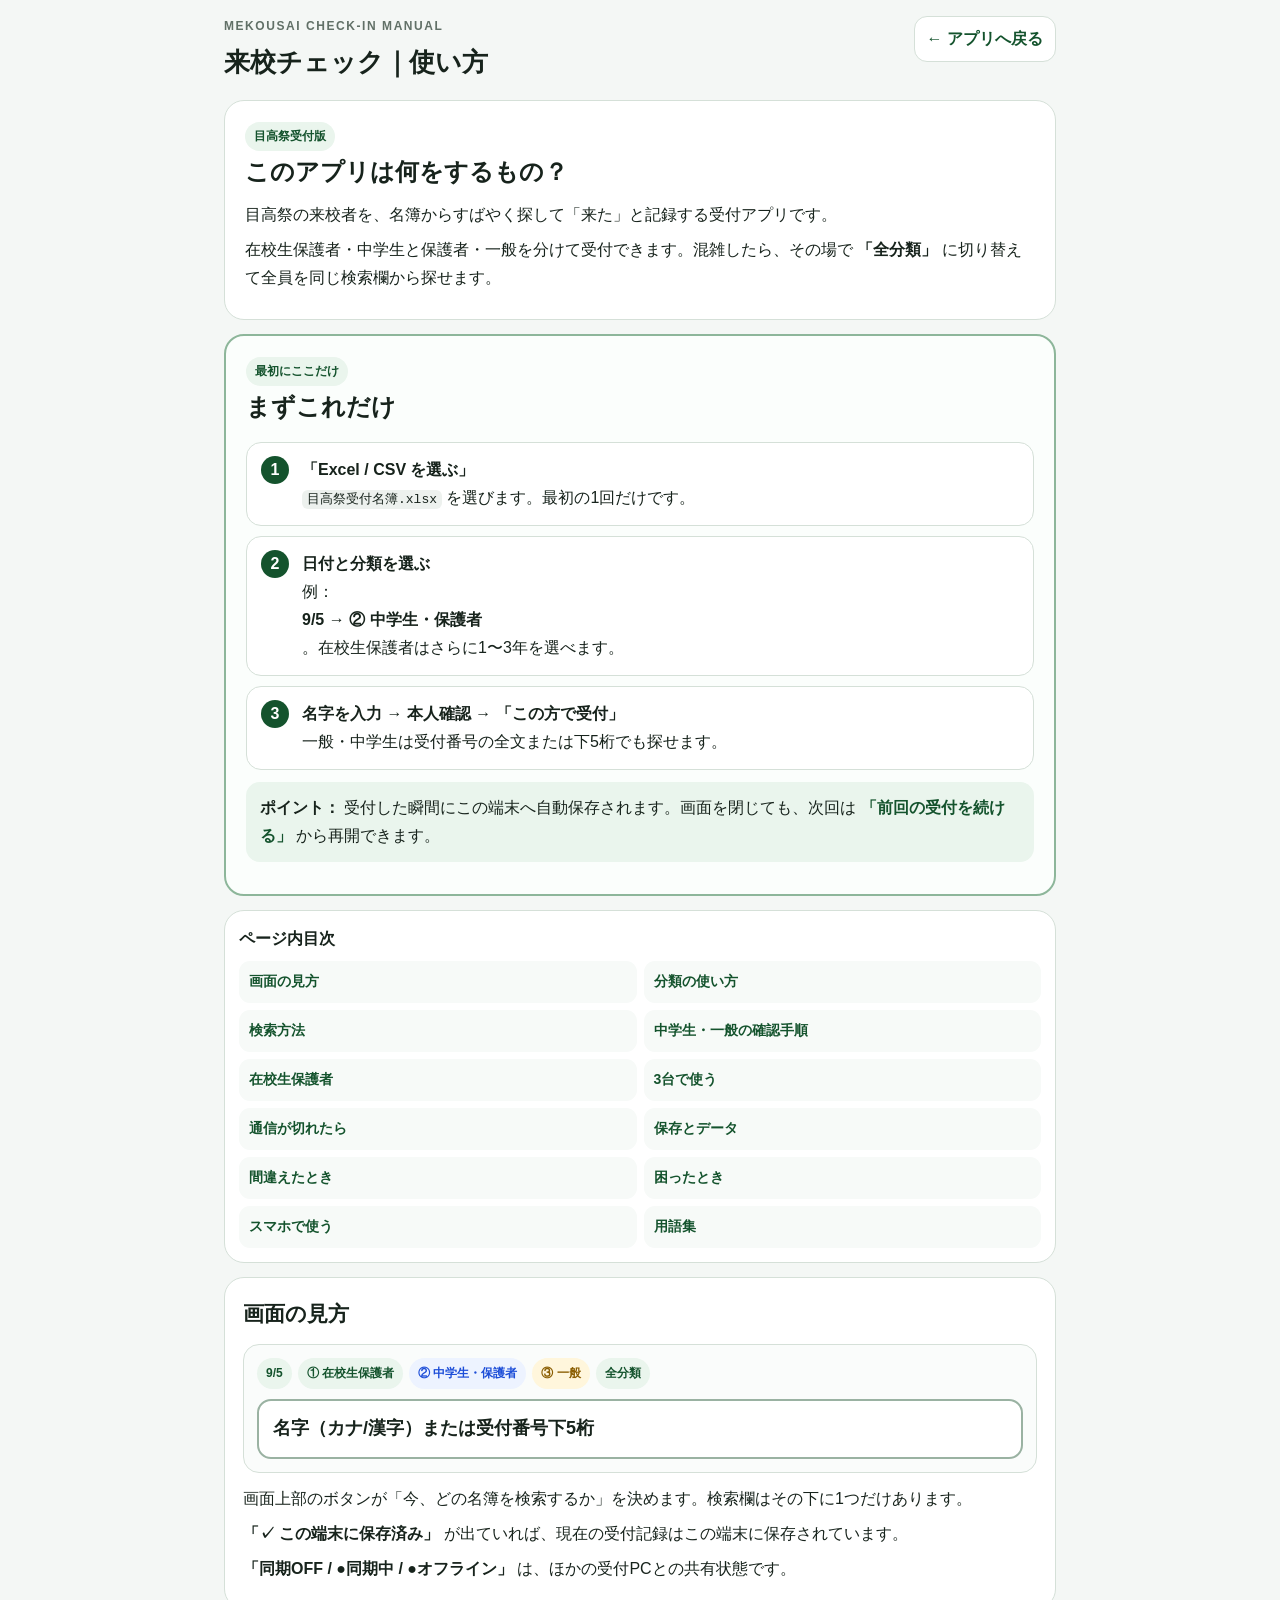
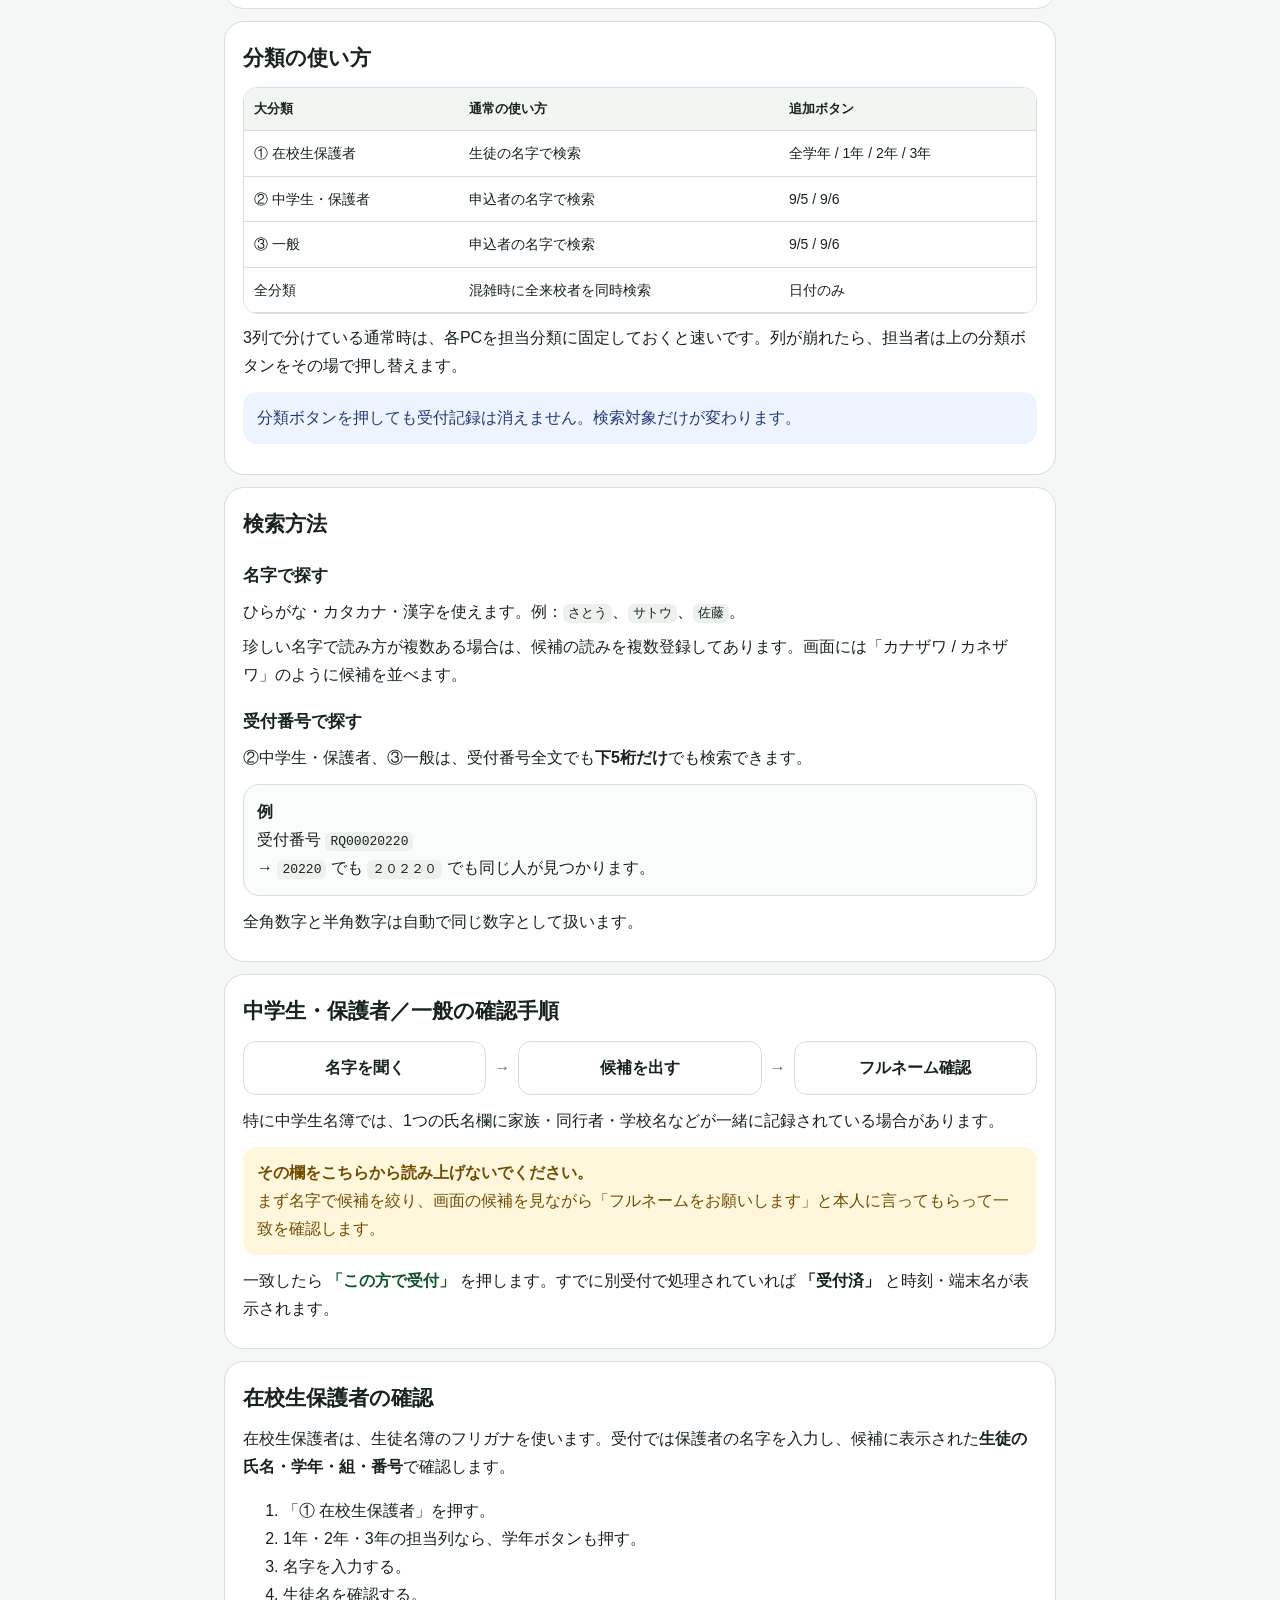
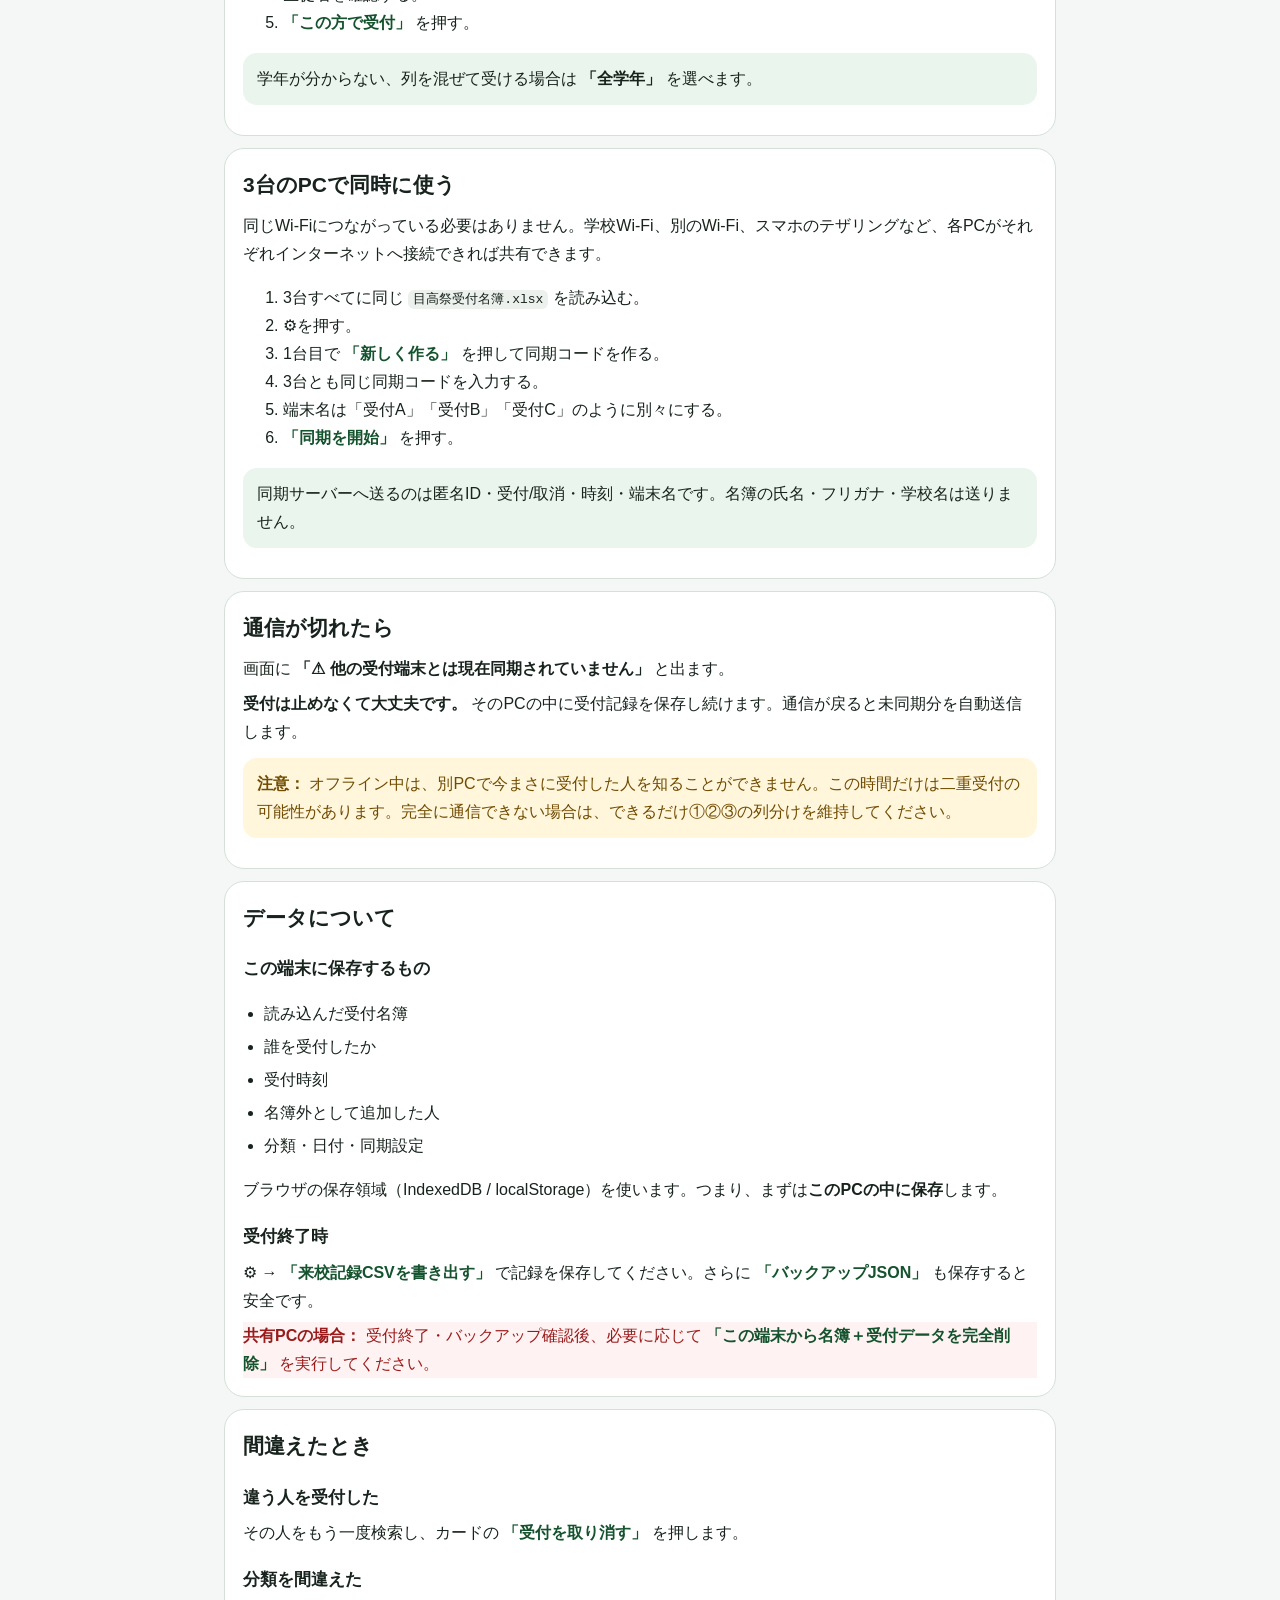
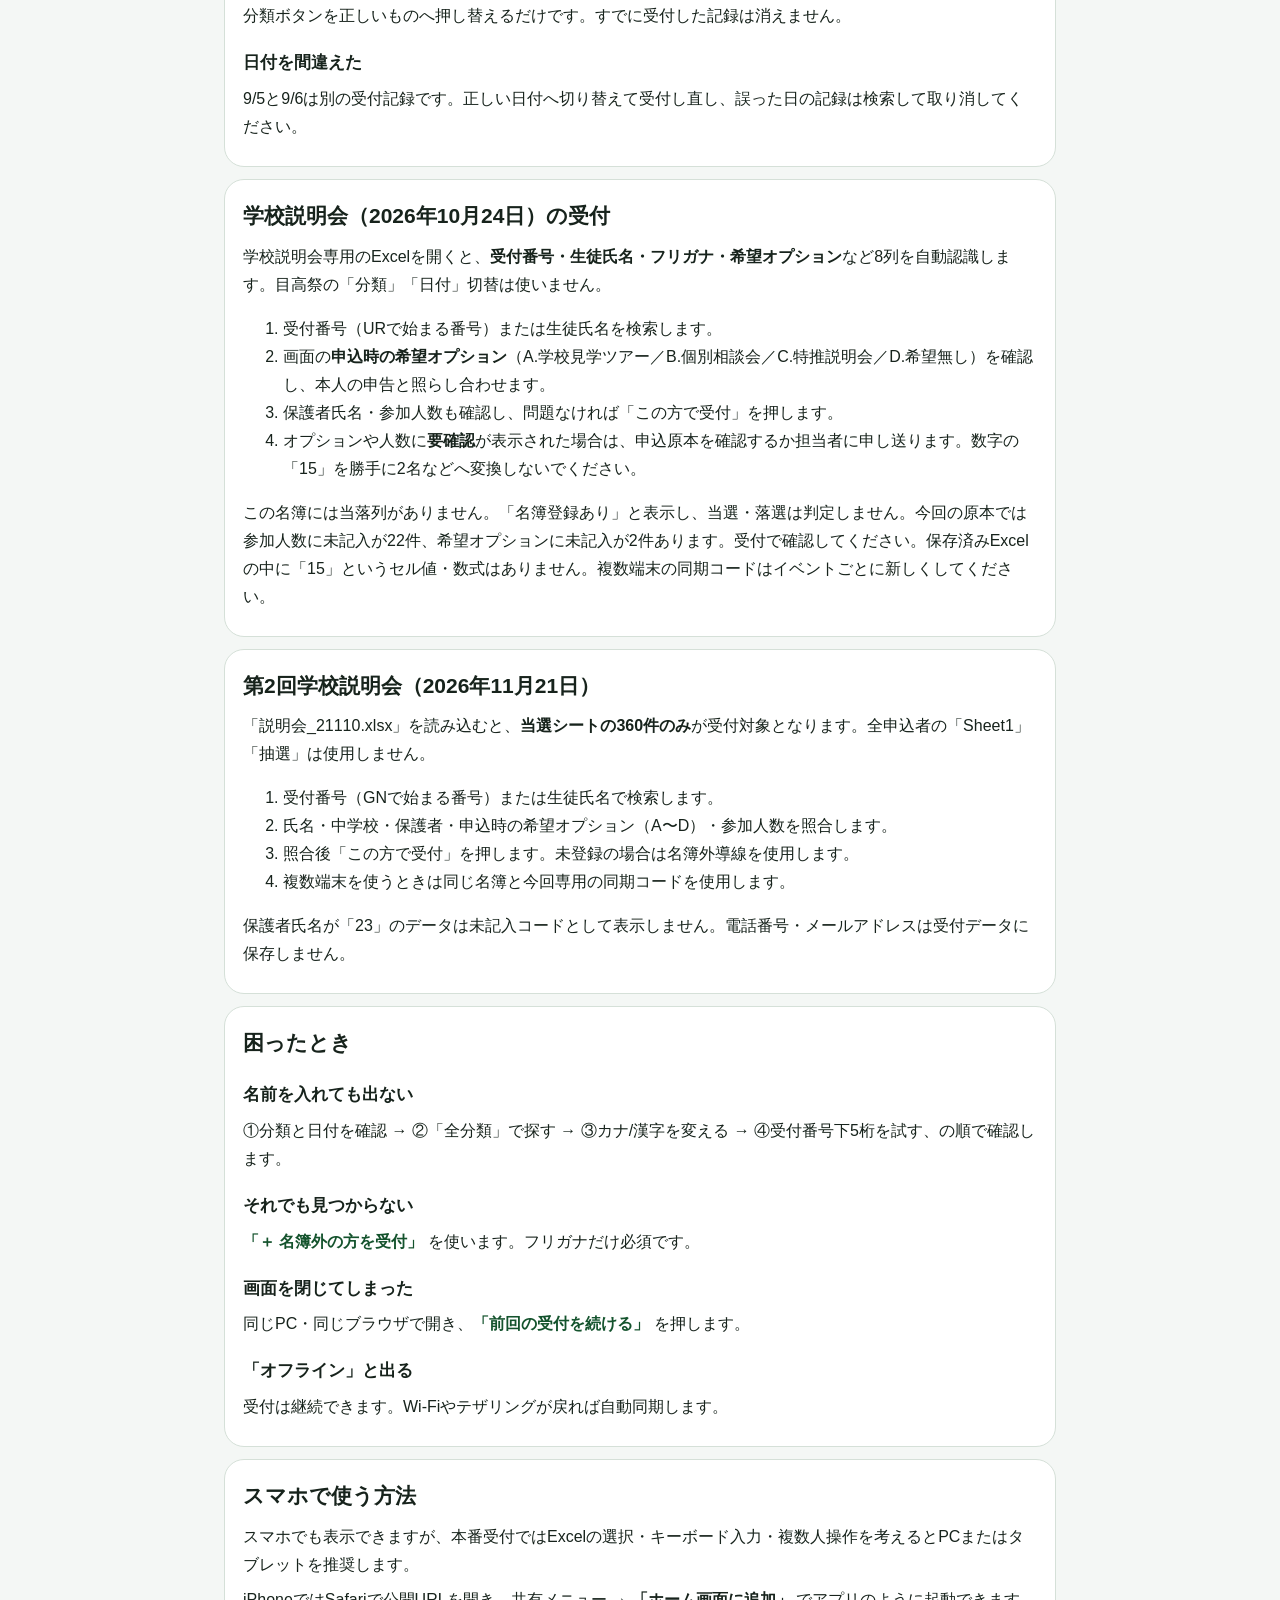
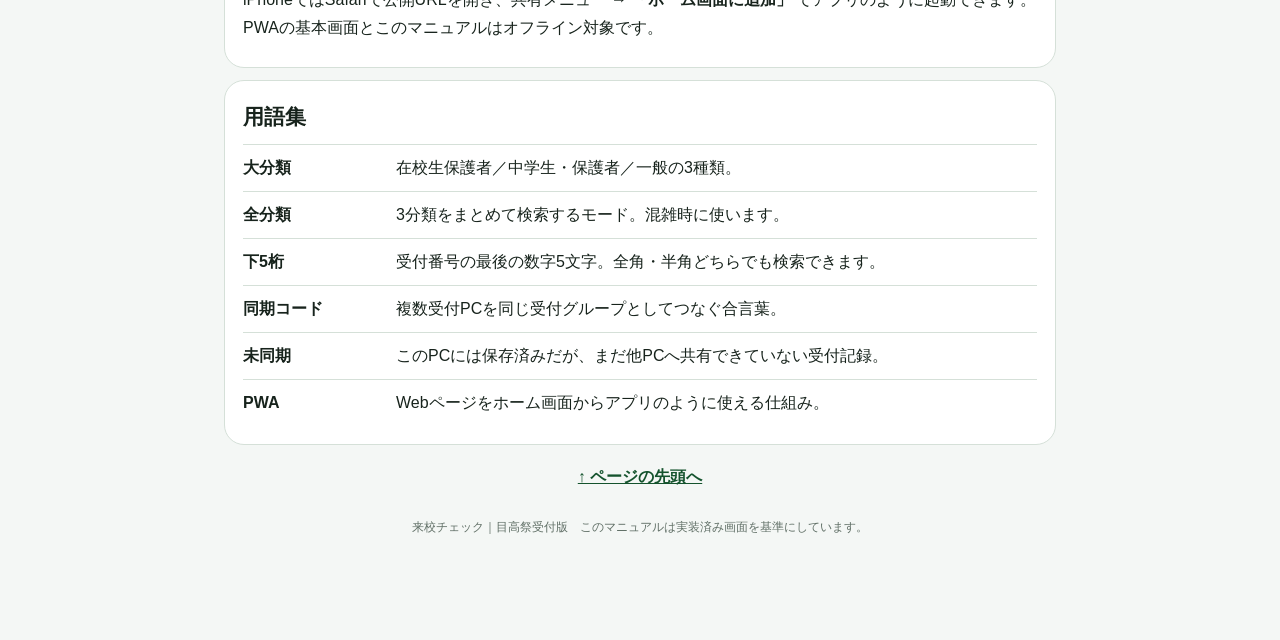
==== commit 3d3e07a2: "Document second session Excel preset and update offline cache" ====
--- a/manual.html
+++ b/manual.html
@@ -54,6 +54,15 @@
 <p>この名簿には当落列がありません。「名簿登録あり」と表示し、当選・落選は判定しません。今回の原本では参加人数に未記入が22件、希望オプションに未記入が2件あります。受付で確認してください。保存済みExcelの中に「15」というセル値・数式はありません。複数端末の同期コードはイベントごとに新しくしてください。</p>
 </section>
 
+<section id="second-session" class="card"><h2>第2回学校説明会（2026年11月21日）</h2>
+  <p>「説明会_21110.xlsx」を読み込むと、<b>当選シートの360件のみ</b>が受付対象となります。全申込者の「Sheet1」「抽選」は使用しません。</p>
+  <ol><li>受付番号（GNで始まる番号）または生徒氏名で検索します。</li>
+  <li>氏名・中学校・保護者・申込時の希望オプション（A〜D）・参加人数を照合します。</li>
+  <li>照合後「この方で受付」を押します。未登録の場合は名簿外導線を使用します。</li>
+  <li>複数端末を使うときは同じ名簿と今回専用の同期コードを使用します。</li></ol>
+  <p>保護者氏名が「23」のデータは未記入コードとして表示しません。電話番号・メールアドレスは受付データに保存しません。</p>
+  </section>
+
 <section id="trouble" class="card"><h2>困ったとき</h2><h3>名前を入れても出ない</h3><p>①分類と日付を確認 → ②「全分類」で探す → ③カナ/漢字を変える → ④受付番号下5桁を試す、の順で確認します。</p><h3>それでも見つからない</h3><p><span class="button-name">「＋ 名簿外の方を受付」</span> を使います。フリガナだけ必須です。</p><h3>画面を閉じてしまった</h3><p>同じPC・同じブラウザで開き、<span class="button-name">「前回の受付を続ける」</span> を押します。</p><h3>「オフライン」と出る</h3><p>受付は継続できます。Wi-Fiやテザリングが戻れば自動同期します。</p></section>
 
 <section id="phone" class="card"><h2>スマホで使う方法</h2><p>スマホでも表示できますが、本番受付ではExcelの選択・キーボード入力・複数人操作を考えるとPCまたはタブレットを推奨します。</p><p>iPhoneではSafariで公開URLを開き、共有メニュー → <b>「ホーム画面に追加」</b> でアプリのように起動できます。PWAの基本画面とこのマニュアルはオフライン対象です。</p></section>
